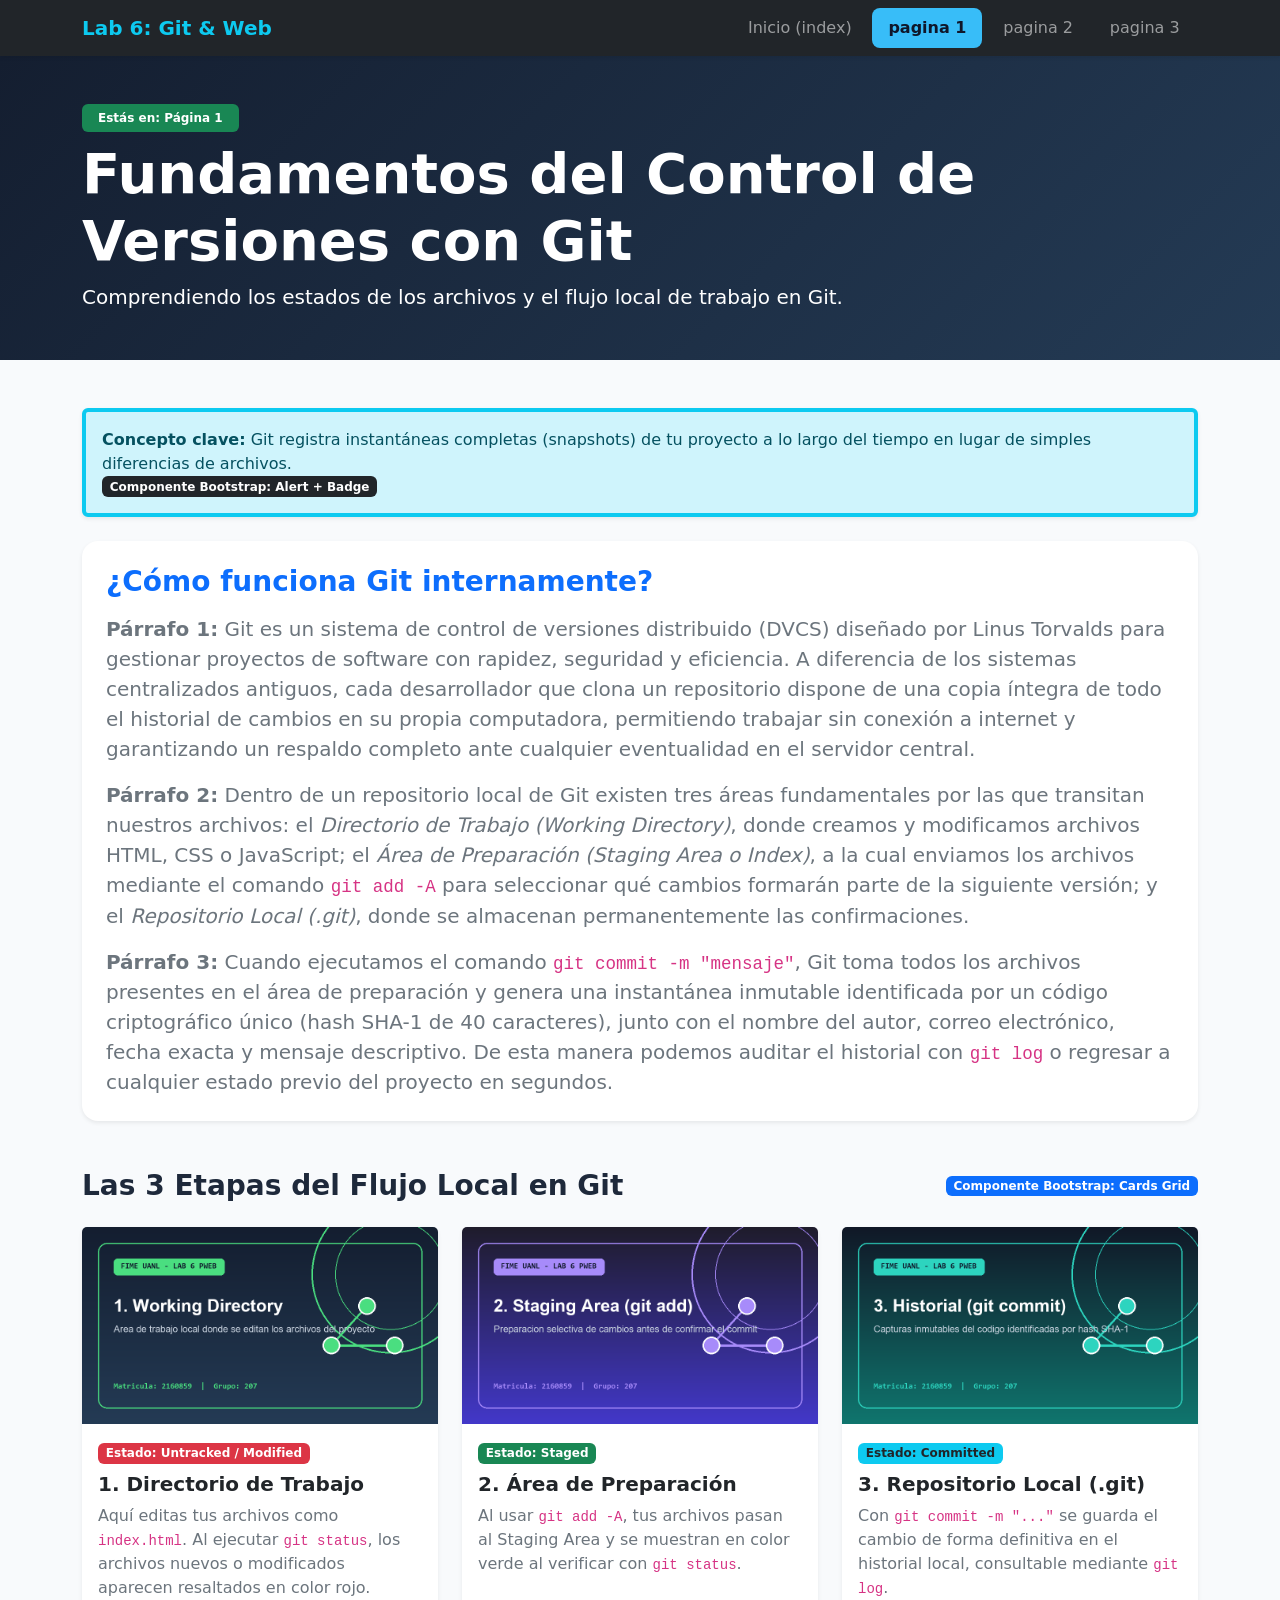
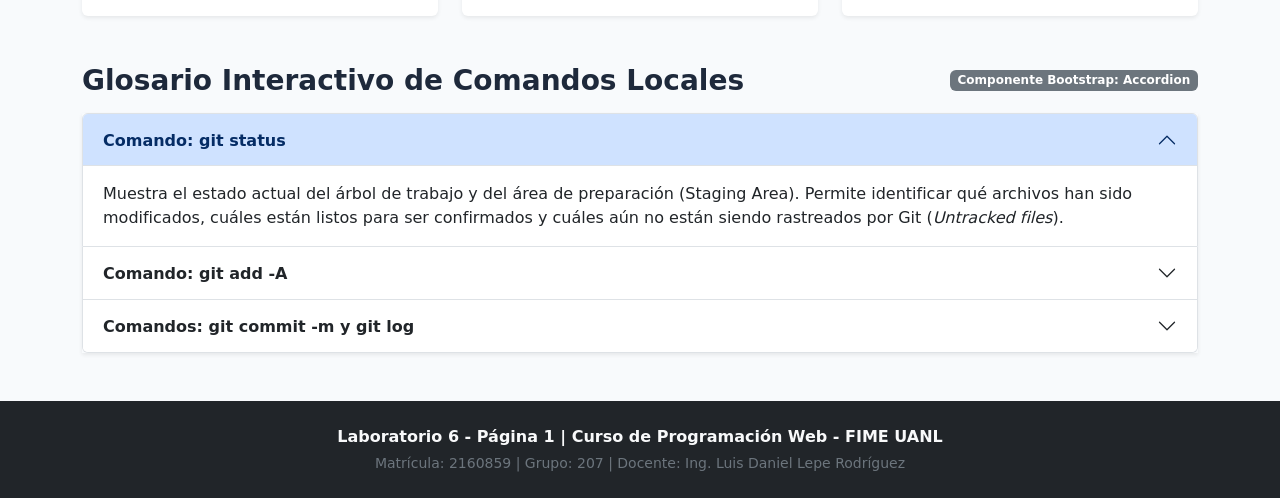
==== pagina1.html @ 7ef9c088 "Añadidas pagina1, pagina2 y pagina3 con Bootstrap 5 (Actividad 3)" ====
<!DOCTYPE html>
<html lang="es">
<head>
    <meta charset="UTF-8">
    <meta name="viewport" content="width=device-width, initial-scale=1.0">
    <title>Página 1 - Fundamentos de Git | Laboratorio 6</title>
    <link rel="stylesheet" href="css/bootstrap.min.css">
    <link rel="stylesheet" href="css/estilos.css">
</head>
<body>
    <!-- Menú de navegación (Página 1 activa) -->
    <nav class="navbar navbar-expand-lg navbar-dark bg-dark shadow-sm sticky-top">
        <div class="container">
            <a class="navbar-brand fw-bold text-info" href="index.html">
                Lab 6: Git &amp; Web
            </a>
            <button class="navbar-toggler" type="button" data-bs-toggle="collapse" data-bs-target="#menuPrincipal" aria-controls="menuPrincipal" aria-expanded="false" aria-label="Toggle navigation">
                <span class="navbar-toggler-icon"></span>
            </button>
            <div class="collapse navbar-collapse" id="menuPrincipal">
                <ul class="navbar-nav ms-auto mb-2 mb-lg-0">
                    <li class="nav-item">
                        <a class="nav-link" href="index.html">Inicio (index)</a>
                    </li>
                    <li class="nav-item">
                        <a class="nav-link active fw-semibold" aria-current="page" href="pagina1.html">pagina 1</a>
                    </li>
                    <li class="nav-item">
                        <a class="nav-link" href="pagina2.html">pagina 2</a>
                    </li>
                    <li class="nav-item">
                        <a class="nav-link" href="pagina3.html">pagina 3</a>
                    </li>
                </ul>
            </div>
        </div>
    </nav>

    <!-- Encabezado -->
    <header class="page-header-p1 py-5 text-white">
        <div class="container">
            <span class="badge bg-success mb-2 px-3 py-2">Estás en: Página 1</span>
            <h1 class="display-4 fw-bold">Fundamentos del Control de Versiones con Git</h1>
            <p class="lead mb-0">Comprendiendo los estados de los archivos y el flujo local de trabajo en Git.</p>
        </div>
    </header>

    <main class="container my-5">
        <!-- Componente Bootstrap #1: Alert con insignia -->
        <div class="alert alert-info border-start border-4 border-info shadow-sm d-flex align-items-center justify-content-between flex-wrap" role="alert">
            <div>
                <strong>Concepto clave:</strong> Git registra instantáneas completas (snapshots) de tu proyecto a lo largo del tiempo en lugar de simples diferencias de archivos.
            </div>
            <span class="badge bg-dark mt-2 mt-md-0">Componente Bootstrap: Alert + Badge</span>
        </div>

        <!-- 3 Párrafos explicativos requeridos -->
        <section class="my-4 bg-white p-4 rounded-4 shadow-sm">
            <h2 class="h3 fw-bold text-primary mb-3">¿Cómo funciona Git internamente?</h2>
            <p class="fs-5 text-secondary">
                <strong>Párrafo 1:</strong> Git es un sistema de control de versiones distribuido (DVCS) diseñado por Linus Torvalds para gestionar proyectos de software con rapidez, seguridad y eficiencia. A diferencia de los sistemas centralizados antiguos, cada desarrollador que clona un repositorio dispone de una copia íntegra de todo el historial de cambios en su propia computadora, permitiendo trabajar sin conexión a internet y garantizando un respaldo completo ante cualquier eventualidad en el servidor central.
            </p>
            <p class="fs-5 text-secondary">
                <strong>Párrafo 2:</strong> Dentro de un repositorio local de Git existen tres áreas fundamentales por las que transitan nuestros archivos: el <em>Directorio de Trabajo (Working Directory)</em>, donde creamos y modificamos archivos HTML, CSS o JavaScript; el <em>Área de Preparación (Staging Area o Index)</em>, a la cual enviamos los archivos mediante el comando <code>git add -A</code> para seleccionar qué cambios formarán parte de la siguiente versión; y el <em>Repositorio Local (.git)</em>, donde se almacenan permanentemente las confirmaciones.
            </p>
            <p class="fs-5 text-secondary mb-0">
                <strong>Párrafo 3:</strong> Cuando ejecutamos el comando <code>git commit -m "mensaje"</code>, Git toma todos los archivos presentes en el área de preparación y genera una instantánea inmutable identificada por un código criptográfico único (hash SHA-1 de 40 caracteres), junto con el nombre del autor, correo electrónico, fecha exacta y mensaje descriptivo. De esta manera podemos auditar el historial con <code>git log</code> o regresar a cualquier estado previo del proyecto en segundos.
            </p>
        </section>

        <!-- 3 Imágenes dentro de Componente Bootstrap #2: Cards (Tarjetas) -->
        <section class="my-5">
            <div class="d-flex justify-content-between align-items-center mb-4">
                <h2 class="h3 fw-bold mb-0">Las 3 Etapas del Flujo Local en Git</h2>
                <span class="badge bg-primary">Componente Bootstrap: Cards Grid</span>
            </div>
            <div class="row g-4">
                <div class="col-md-4">
                    <div class="card h-100 shadow-sm border-0 card-hover">
                        <img src="img/p1_git_init.png" class="card-img-top" alt="Working Directory en Git">
                        <div class="card-body">
                            <span class="badge bg-danger mb-2">Estado: Untracked / Modified</span>
                            <h3 class="h5 card-title fw-bold">1. Directorio de Trabajo</h3>
                            <p class="card-text text-secondary">Aquí editas tus archivos como <code>index.html</code>. Al ejecutar <code>git status</code>, los archivos nuevos o modificados aparecen resaltados en color rojo.</p>
                        </div>
                    </div>
                </div>
                <div class="col-md-4">
                    <div class="card h-100 shadow-sm border-0 card-hover">
                        <img src="img/p1_staging.png" class="card-img-top" alt="Staging Area con git add">
                        <div class="card-body">
                            <span class="badge bg-success mb-2">Estado: Staged</span>
                            <h3 class="h5 card-title fw-bold">2. Área de Preparación</h3>
                            <p class="card-text text-secondary">Al usar <code>git add -A</code>, tus archivos pasan al Staging Area y se muestran en color verde al verificar con <code>git status</code>.</p>
                        </div>
                    </div>
                </div>
                <div class="col-md-4">
                    <div class="card h-100 shadow-sm border-0 card-hover">
                        <img src="img/p1_commits.png" class="card-img-top" alt="Historial de Commits con git commit">
                        <div class="card-body">
                            <span class="badge bg-info text-dark mb-2">Estado: Committed</span>
                            <h3 class="h5 card-title fw-bold">3. Repositorio Local (.git)</h3>
                            <p class="card-text text-secondary">Con <code>git commit -m "..."</code> se guarda el cambio de forma definitiva en el historial local, consultable mediante <code>git log</code>.</p>
                        </div>
                    </div>
                </div>
            </div>
        </section>

        <!-- Componente Bootstrap #3: Accordion interactivo -->
        <section class="my-5">
            <div class="d-flex justify-content-between align-items-center mb-3">
                <h2 class="h3 fw-bold mb-0">Glosario Interactivo de Comandos Locales</h2>
                <span class="badge bg-secondary">Componente Bootstrap: Accordion</span>
            </div>
            <div class="accordion shadow-sm" id="acordeonGit">
                <div class="accordion-item">
                    <h2 class="accordion-header" id="headingOne">
                        <button class="accordion-button fw-semibold" type="button" data-bs-toggle="collapse" data-bs-target="#collapseOne" aria-expanded="true" aria-controls="collapseOne">
                            Comando: git status
                        </button>
                    </h2>
                    <div id="collapseOne" class="accordion-collapse collapse show" aria-labelledby="headingOne" data-bs-parent="#acordeonGit">
                        <div class="accordion-body">
                            Muestra el estado actual del árbol de trabajo y del área de preparación (Staging Area). Permite identificar qué archivos han sido modificados, cuáles están listos para ser confirmados y cuáles aún no están siendo rastreados por Git (<em>Untracked files</em>).
                        </div>
                    </div>
                </div>
                <div class="accordion-item">
                    <h2 class="accordion-header" id="headingTwo">
                        <button class="accordion-button collapsed fw-semibold" type="button" data-bs-toggle="collapse" data-bs-target="#collapseTwo" aria-expanded="false" aria-controls="collapseTwo">
                            Comando: git add -A
                        </button>
                    </h2>
                    <div id="collapseTwo" class="accordion-collapse collapse" aria-labelledby="headingTwo" data-bs-parent="#acordeonGit">
                        <div class="accordion-body">
                            Agrega todos los archivos nuevos, modificados y eliminados en todo el repositorio hacia el área de preparación (Staging Area). El parámetro <code>-A</code> (o <code>--all</code>) asegura que ningún archivo quede fuera de la preparación.
                        </div>
                    </div>
                </div>
                <div class="accordion-item">
                    <h2 class="accordion-header" id="headingThree">
                        <button class="accordion-button collapsed fw-semibold" type="button" data-bs-toggle="collapse" data-bs-target="#collapseThree" aria-expanded="false" aria-controls="collapseThree">
                            Comandos: git commit -m y git log
                        </button>
                    </h2>
                    <div id="collapseThree" class="accordion-collapse collapse" aria-labelledby="headingThree" data-bs-parent="#acordeonGit">
                        <div class="accordion-body">
                            <code>git commit -m "mensaje"</code> registra los cambios preparados en el repositorio con una descripción clara, mientras que <code>git log</code> lista en orden cronológico inverso todos los commits realizados junto con su autor, fecha y código identificador.
                        </div>
                    </div>
                </div>
            </div>
        </section>
    </main>

    <footer class="bg-dark text-light py-4 mt-5">
        <div class="container text-center">
            <p class="mb-1 fw-semibold">Laboratorio 6 - Página 1 | Curso de Programación Web - FIME UANL</p>
            <p class="mb-0 text-secondary small">Matrícula: 2160859 | Grupo: 207 | Docente: Ing. Luis Daniel Lepe Rodríguez</p>
        </div>
    </footer>

    <script src="js/bootstrap.bundle.min.js"></script>
</body>
</html>
---- css/estilos.css ----
/* Estilos personalizados - Laboratorio 6 Programación Web */
body {
    background-color: #f8fafc;
    color: #1e293b;
    font-family: 'Segoe UI', system-ui, -apple-system, sans-serif;
}

.hero-section {
    background: linear-gradient(135deg, #0f172a 0%, #1e3a8a 100%);
}

.page-header-p1 {
    background: linear-gradient(135deg, #141e30 0%, #243b55 100%);
}

.page-header-p2 {
    background: linear-gradient(135deg, #1e1b4b 0%, #3b0764 100%);
}

.page-header-p3 {
    background: linear-gradient(135deg, #064e3b 0%, #14532d 100%);
}

.navbar .nav-link {
    padding: 0.5rem 1rem !important;
    border-radius: 0.5rem;
    transition: all 0.2s ease;
    margin: 0 0.15rem;
}

.navbar .nav-link:hover {
    background-color: rgba(255, 255, 255, 0.1);
}

.navbar .nav-link.active {
    background-color: #38bdf8 !important;
    color: #0f172a !important;
    font-weight: 700;
}

.card-hover {
    transition: transform 0.25s ease, box-shadow 0.25s ease;
}

.card-hover:hover {
    transform: translateY(-5px);
    box-shadow: 0 12px 24px rgba(15, 23, 42, 0.12) !important;
}

.img-gallery {
    border-radius: 0.75rem;
    object-fit: cover;
    width: 100%;
    height: 220px;
}
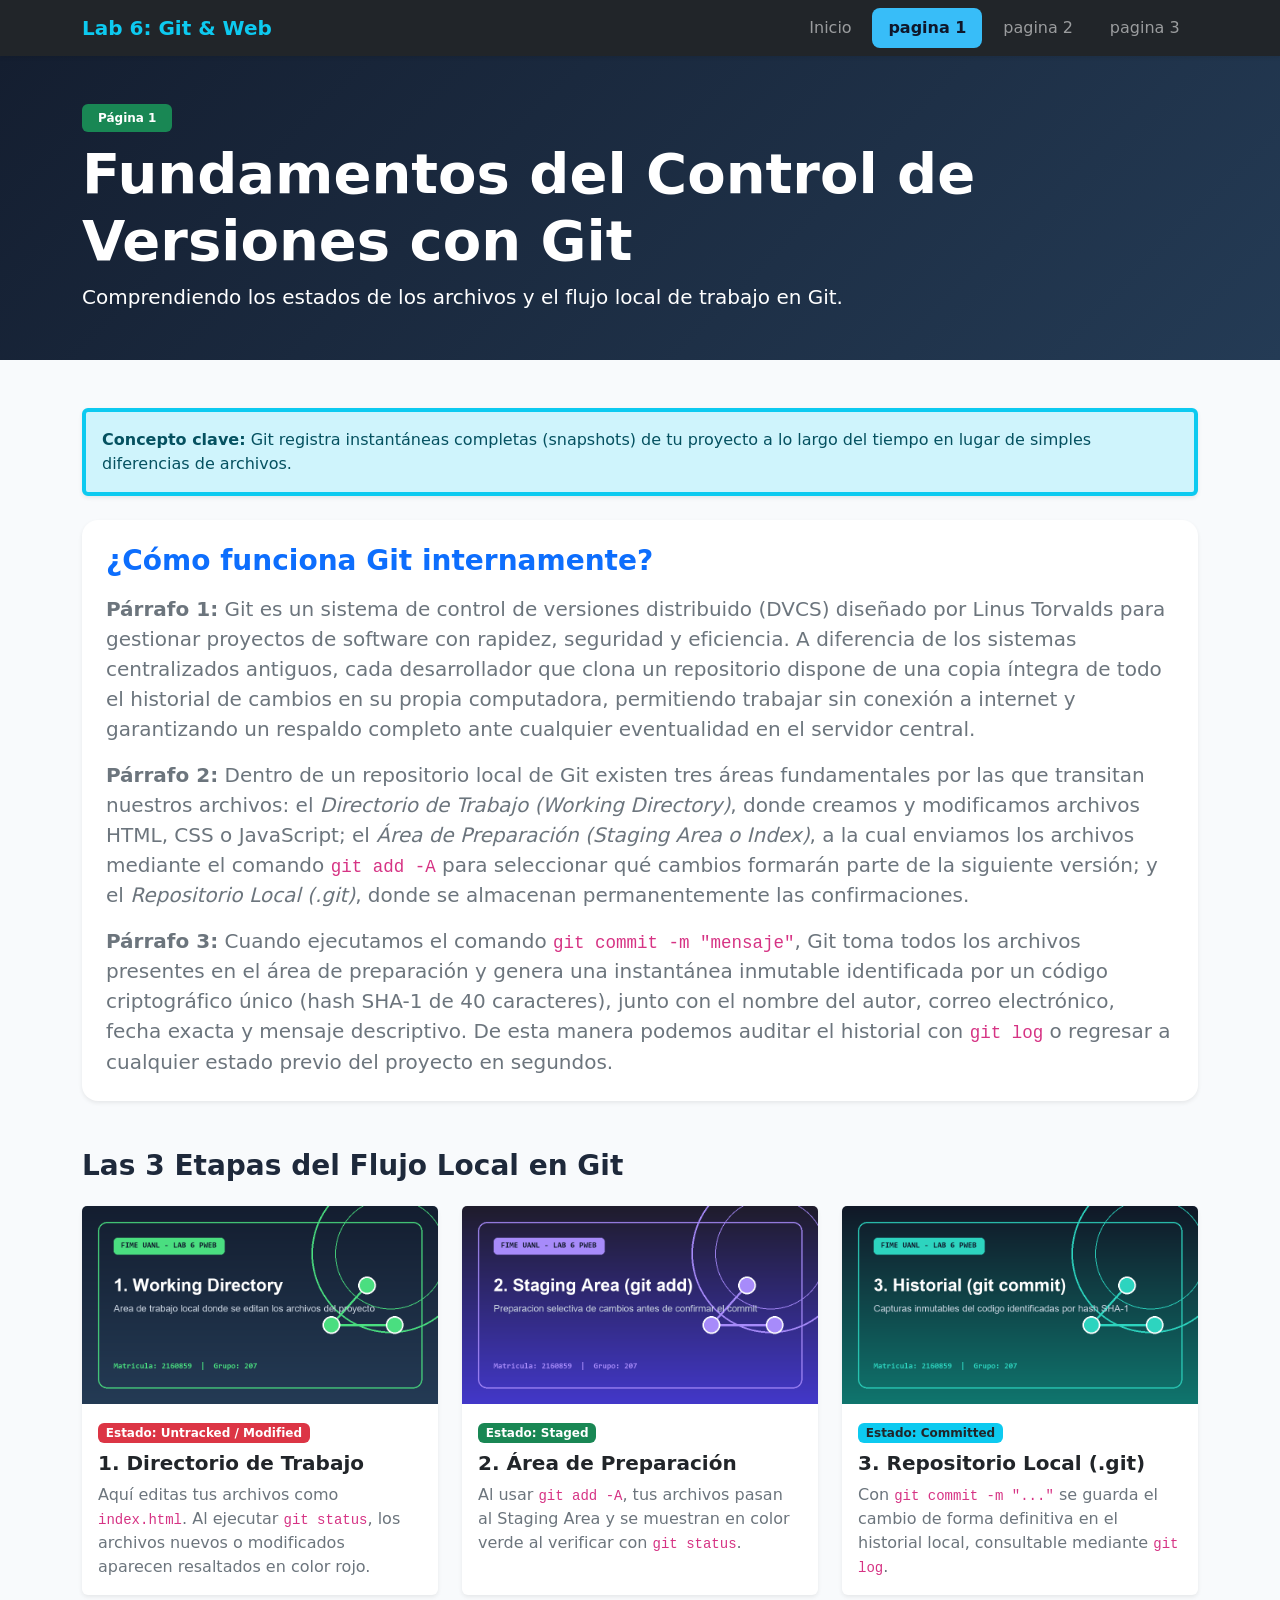
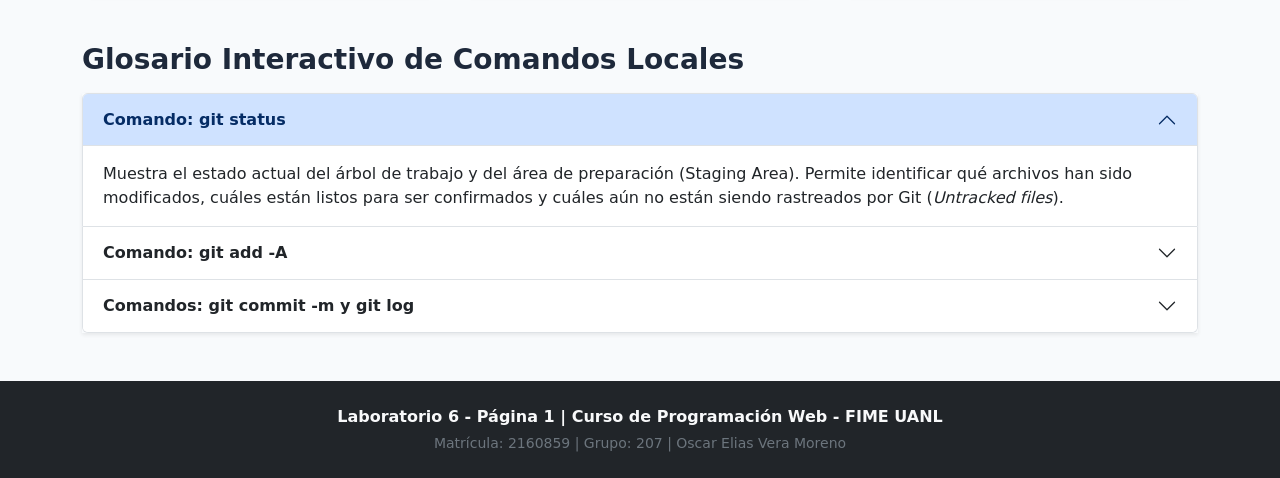
==== commit 4202917e: "cambios a la paginas y actividad 3.1" ====
--- a/pagina1.html
+++ b/pagina1.html
@@ -20,7 +20,7 @@
             <div class="collapse navbar-collapse" id="menuPrincipal">
                 <ul class="navbar-nav ms-auto mb-2 mb-lg-0">
                     <li class="nav-item">
-                        <a class="nav-link" href="index.html">Inicio (index)</a>
+                        <a class="nav-link" href="index.html">Inicio</a>
                     </li>
                     <li class="nav-item">
                         <a class="nav-link active fw-semibold" aria-current="page" href="pagina1.html">pagina 1</a>
@@ -39,7 +39,7 @@
     <!-- Encabezado -->
     <header class="page-header-p1 py-5 text-white">
         <div class="container">
-            <span class="badge bg-success mb-2 px-3 py-2">Estás en: Página 1</span>
+            <span class="badge bg-success mb-2 px-3 py-2">Página 1</span>
             <h1 class="display-4 fw-bold">Fundamentos del Control de Versiones con Git</h1>
             <p class="lead mb-0">Comprendiendo los estados de los archivos y el flujo local de trabajo en Git.</p>
         </div>
@@ -51,7 +51,6 @@
             <div>
                 <strong>Concepto clave:</strong> Git registra instantáneas completas (snapshots) de tu proyecto a lo largo del tiempo en lugar de simples diferencias de archivos.
             </div>
-            <span class="badge bg-dark mt-2 mt-md-0">Componente Bootstrap: Alert + Badge</span>
         </div>
 
         <!-- 3 Párrafos explicativos requeridos -->
@@ -72,7 +71,6 @@
         <section class="my-5">
             <div class="d-flex justify-content-between align-items-center mb-4">
                 <h2 class="h3 fw-bold mb-0">Las 3 Etapas del Flujo Local en Git</h2>
-                <span class="badge bg-primary">Componente Bootstrap: Cards Grid</span>
             </div>
             <div class="row g-4">
                 <div class="col-md-4">
@@ -112,7 +110,6 @@
         <section class="my-5">
             <div class="d-flex justify-content-between align-items-center mb-3">
                 <h2 class="h3 fw-bold mb-0">Glosario Interactivo de Comandos Locales</h2>
-                <span class="badge bg-secondary">Componente Bootstrap: Accordion</span>
             </div>
             <div class="accordion shadow-sm" id="acordeonGit">
                 <div class="accordion-item">
@@ -158,7 +155,7 @@
     <footer class="bg-dark text-light py-4 mt-5">
         <div class="container text-center">
             <p class="mb-1 fw-semibold">Laboratorio 6 - Página 1 | Curso de Programación Web - FIME UANL</p>
-            <p class="mb-0 text-secondary small">Matrícula: 2160859 | Grupo: 207 | Docente: Ing. Luis Daniel Lepe Rodríguez</p>
+            <p class="mb-0 text-secondary small">Matrícula: 2160859 | Grupo: 207 | Oscar Elias Vera Moreno</p>
         </div>
     </footer>
 
